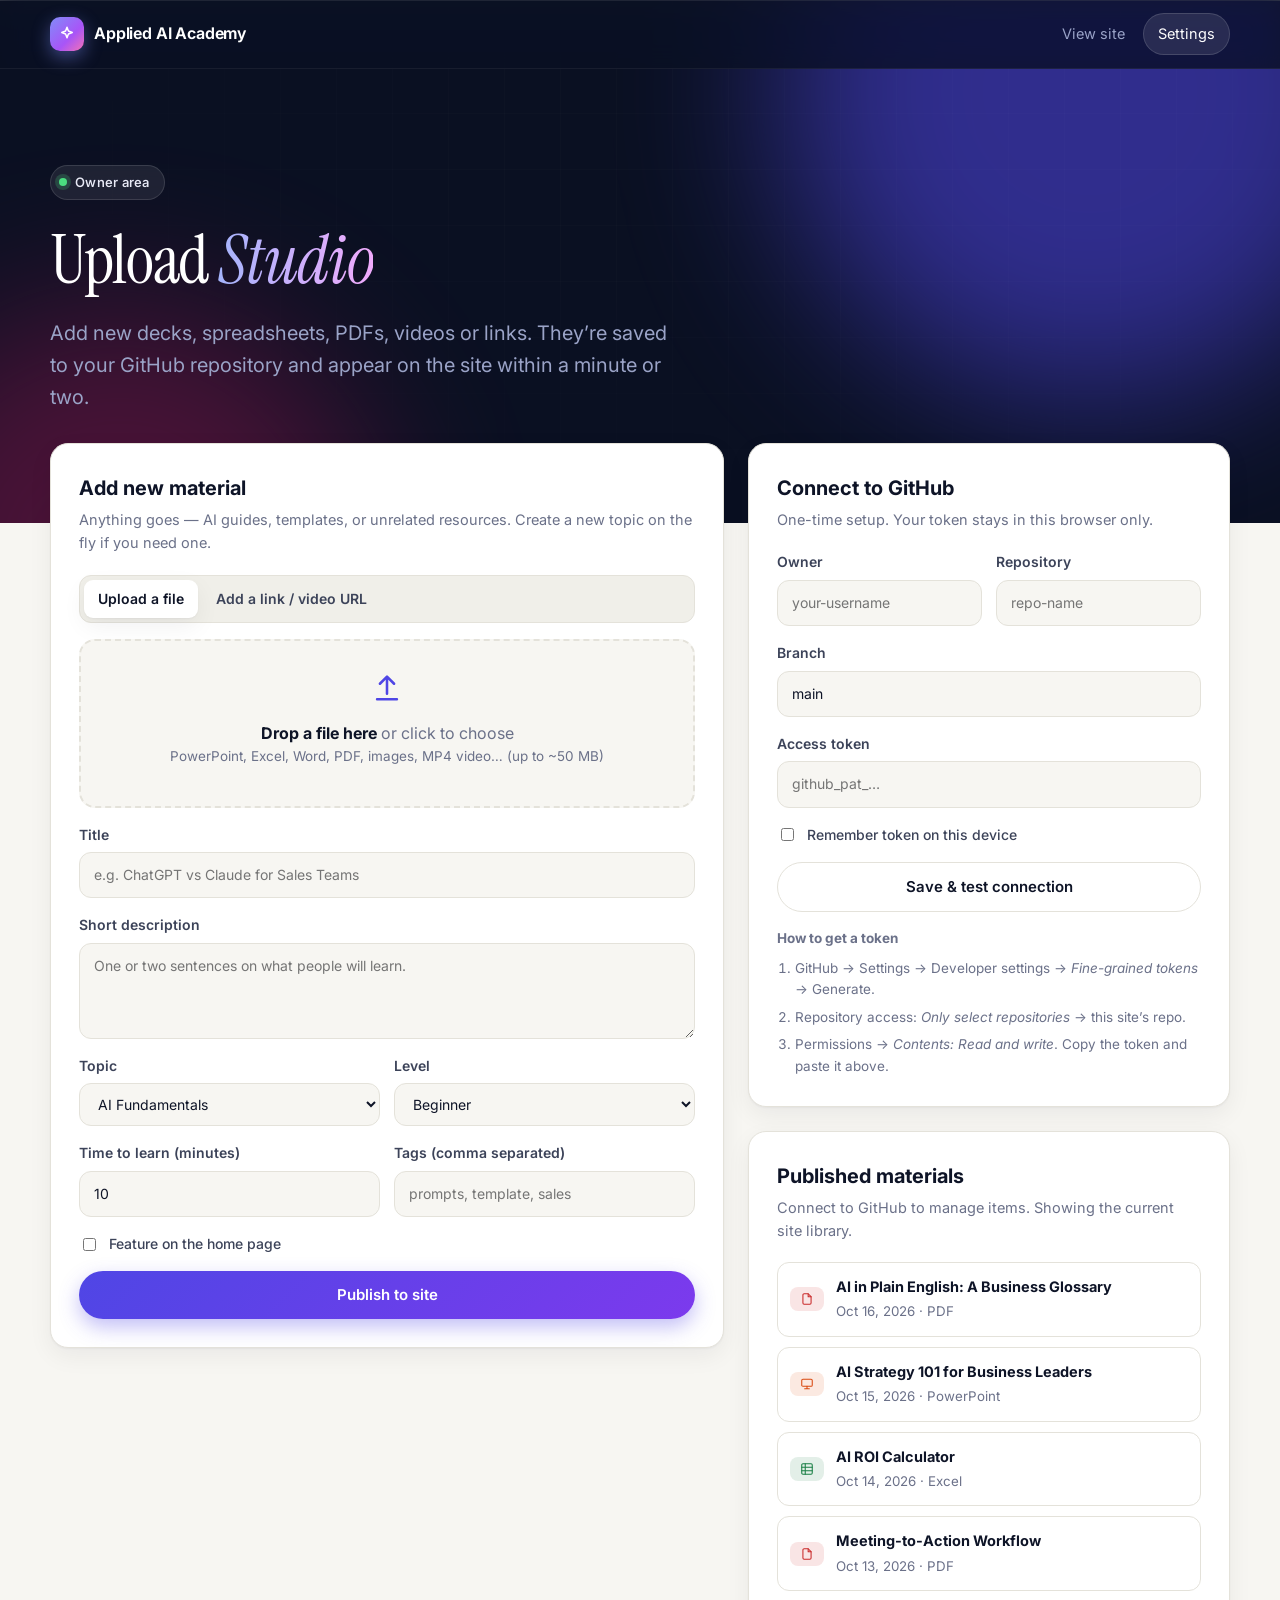
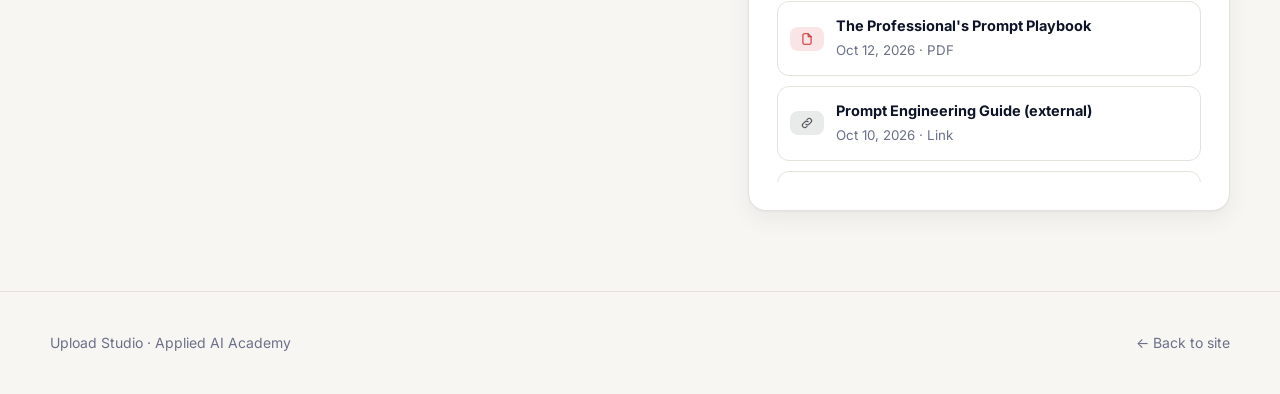
==== admin.html @ 8f9688a5 "Build AI learning hub website draft with Upload Studio - Public site: hero, featured materials, topi" ====
<!doctype html>
<html lang="en">
<head>
  <meta charset="utf-8">
  <meta name="viewport" content="width=device-width, initial-scale=1">
  <title>Upload Studio</title>
  <meta name="robots" content="noindex">
  <link rel="preconnect" href="https://fonts.googleapis.com">
  <link rel="preconnect" href="https://fonts.gstatic.com" crossorigin>
  <link href="https://fonts.googleapis.com/css2?family=Instrument+Serif:ital@0;1&family=Inter:wght@400;500;600;700&display=swap" rel="stylesheet">
  <link rel="stylesheet" href="assets/css/style.css">
</head>
<body>
  <nav class="nav">
    <div class="container nav-inner">
      <a class="logo" href="index.html">
        <span class="logo-mark"><svg viewBox="0 0 24 24" fill="none" stroke="currentColor" stroke-width="2" stroke-linecap="round" stroke-linejoin="round"><path d="M12 3l1.9 5.1L19 10l-5.1 1.9L12 17l-1.9-5.1L5 10l5.1-1.9z"/></svg></span>
        <span data-site-name>Applied AI Academy</span>
      </a>
      <button class="menu-btn" aria-label="Open menu"></button>
      <div class="nav-links">
        <a href="index.html">View site</a>
        <a class="btn-pill" href="#connect">Settings</a>
      </div>
    </div>
  </nav>

  <header class="hero" style="padding-bottom:110px">
    <div class="hero-grid"></div>
    <div class="container">
      <span class="eyebrow"><span class="dot"></span>Owner area</span>
      <h1 style="font-size:clamp(40px,6vw,68px)">Upload <em>Studio</em></h1>
      <p class="lead" style="margin-bottom:0">Add new decks, spreadsheets, PDFs, videos or links. They’re saved to your GitHub repository and appear on the site within a minute or two.</p>
    </div>
  </header>

  <main class="admin-wrap" style="margin-top:-80px; padding-top:0; position:relative; z-index:2">
    <div class="container admin-grid">
      <div class="panel">
        <h2>Add new material</h2>
        <p>Anything goes — AI guides, templates, or unrelated resources. Create a new topic on the fly if you need one.</p>
        <form class="form" id="upload-form">
          <div class="seg" role="tablist">
            <button type="button" class="on" data-mode="file">Upload a file</button>
            <button type="button" data-mode="link">Add a link / video URL</button>
          </div>

          <div id="file-block">
            <input type="file" id="file" hidden>
            <div class="drop" id="drop" tabindex="0">
              <span data-icon="upload"></span>
              <div><strong>Drop a file here</strong> or click to choose</div>
              <div class="help">PowerPoint, Excel, Word, PDF, images, MP4 video… (up to ~50 MB)</div>
              <div id="file-name" style="margin-top:8px; font-weight:600"></div>
            </div>
          </div>
          <label id="link-block" hidden>Link URL
            <input id="url" type="url" placeholder="https://… (YouTube, Google Drive, article, etc.)">
          </label>

          <label>Title <input id="title" required placeholder="e.g. ChatGPT vs Claude for Sales Teams"></label>
          <label>Short description <textarea id="description" placeholder="One or two sentences on what people will learn."></textarea></label>
          <div class="row">
            <label>Topic
              <select id="category"></select>
            </label>
            <label id="new-cat-wrap" hidden>New topic name <input id="new-cat" placeholder="e.g. HR & Hiring"></label>
            <label>Level
              <select id="level"><option>Beginner</option><option>Intermediate</option><option>Advanced</option><option>All levels</option></select>
            </label>
          </div>
          <div class="row">
            <label>Time to learn (minutes) <input id="minutes" type="number" min="1" value="10"></label>
            <label>Tags (comma separated) <input id="tags" placeholder="prompts, template, sales"></label>
          </div>
          <label style="display:flex; align-items:center; gap:10px; font-weight:500"><input id="featured" type="checkbox" style="width:auto"> Feature on the home page</label>
          <div class="status" id="status"></div>
          <button class="btn btn-primary" type="submit" id="submit-btn">Publish to site</button>
        </form>
      </div>

      <div style="display:grid; gap:24px">
        <div class="panel" id="connect">
          <h2>Connect to GitHub</h2>
          <p>One-time setup. Your token stays in this browser only.</p>
          <form class="form" id="settings-form">
            <div class="row">
              <label>Owner <input id="owner" required placeholder="your-username"></label>
              <label>Repository <input id="repo" required placeholder="repo-name"></label>
            </div>
            <label>Branch <input id="branch" required value="main"></label>
            <label>Access token <input id="token" type="password" required placeholder="github_pat_…" autocomplete="off"></label>
            <label style="display:flex; align-items:center; gap:10px; font-weight:500"><input id="remember" type="checkbox" style="width:auto"> Remember token on this device</label>
            <div class="status" id="conn-status"></div>
            <button class="btn btn-ghost" type="submit">Save &amp; test connection</button>
          </form>
          <div class="help" style="margin-top:16px">
            <strong>How to get a token</strong>
            <ol>
              <li>GitHub → Settings → Developer settings → <em>Fine-grained tokens</em> → Generate.</li>
              <li>Repository access: <em>Only select repositories</em> → this site’s repo.</li>
              <li>Permissions → <em>Contents: Read and write</em>. Copy the token and paste it above.</li>
            </ol>
          </div>
        </div>

        <div class="panel">
          <h2>Published materials</h2>
          <p id="manage-hint">Connect to GitHub to manage items.</p>
          <div class="manage-list" id="manage-list"></div>
        </div>
      </div>
    </div>
  </main>

  <footer>
    <div class="container">
      <span>Upload Studio · <span data-site-name>Applied AI Academy</span></span>
      <a href="index.html">← Back to site</a>
    </div>
  </footer>

  <script src="assets/js/common.js"></script>
  <script src="assets/js/admin.js"></script>
</body>
</html>
---- assets/css/style.css ----
/* Applied AI Academy — design tokens & styles */
:root {
  --bg: #f7f6f2;
  --surface: #ffffff;
  --surface-2: #f0efe9;
  --ink: #0e1427;
  --ink-2: #3c4359;
  --muted: #6b7189;
  --line: #e4e2da;
  --brand: #4f46e5;
  --brand-2: #7c3aed;
  --brand-soft: #eceafe;
  --navy: #0a1022;
  --navy-2: #121a36;
  --on-navy: #e8eaf6;
  --on-navy-muted: #9aa3c7;
  --radius: 18px;
  --radius-sm: 10px;
  --shadow: 0 1px 2px rgba(14, 20, 39, .04), 0 8px 24px rgba(14, 20, 39, .06);
  --shadow-lg: 0 24px 60px rgba(14, 20, 39, .16);
  --serif: "Instrument Serif", Georgia, "Times New Roman", serif;
  --sans: "Inter", system-ui, -apple-system, "Segoe UI", Roboto, sans-serif;

  --t-pptx: #d9480f; --t-xlsx: #1a7f45; --t-pdf: #c92a2a; --t-docx: #1c5fd4;
  --t-video: #9c36b5; --t-image: #0b7285; --t-link: #495057; --t-other: #5c5f66;
}
@media (prefers-color-scheme: dark) {
  :root:not([data-theme="light"]) {
    --bg: #0b0f1d; --surface: #121829; --surface-2: #182036; --ink: #eef0f8; --ink-2: #c3c8db;
    --muted: #8b92ad; --line: #232b45; --brand-soft: #1d1f45; --shadow: 0 1px 2px rgba(0,0,0,.3), 0 8px 24px rgba(0,0,0,.25);
  }
}
:root[data-theme="dark"] {
  --bg: #0b0f1d; --surface: #121829; --surface-2: #182036; --ink: #eef0f8; --ink-2: #c3c8db;
  --muted: #8b92ad; --line: #232b45; --brand-soft: #1d1f45; --shadow: 0 1px 2px rgba(0,0,0,.3), 0 8px 24px rgba(0,0,0,.25);
}

* { box-sizing: border-box; }
html { scroll-behavior: smooth; }
body {
  margin: 0; background: var(--bg); color: var(--ink); font-family: var(--sans);
  font-size: 16px; line-height: 1.6; -webkit-font-smoothing: antialiased;
}
img { max-width: 100%; display: block; }
a { color: inherit; }
button { font: inherit; cursor: pointer; }
.container { width: min(1180px, 100% - 32px); margin-inline: auto; }
[hidden] { display: none !important; }
.sr-only { position: absolute; width: 1px; height: 1px; overflow: hidden; clip: rect(0 0 0 0); }

/* ---------- Nav ---------- */
.nav {
  position: sticky; top: 0; z-index: 40; backdrop-filter: saturate(160%) blur(14px);
  background: color-mix(in srgb, var(--navy) 82%, transparent); border-bottom: 1px solid rgba(255,255,255,.06);
}
.nav-inner { display: flex; align-items: center; justify-content: space-between; height: 68px; gap: 16px; }
.logo { display: flex; align-items: center; gap: 10px; text-decoration: none; color: #fff; font-weight: 650; letter-spacing: -.01em; }
.logo-mark {
  width: 34px; height: 34px; border-radius: 10px; display: grid; place-items: center;
  background: linear-gradient(135deg, #818cf8, #a855f7 60%, #f472b6); box-shadow: 0 6px 18px rgba(129,140,248,.45);
}
.logo-mark svg { width: 18px; height: 18px; color: #fff; }
.nav-links { display: flex; align-items: center; gap: 4px; }
.nav-links a {
  color: var(--on-navy-muted); text-decoration: none; font-size: 14.5px; padding: 8px 14px; border-radius: 999px; transition: .2s;
}
.nav-links a:hover { color: #fff; background: rgba(255,255,255,.07); }
.nav-links .btn-pill { color: #fff; background: rgba(255,255,255,.1); border: 1px solid rgba(255,255,255,.14); }
.menu-btn { display: none; background: none; border: 0; color: #fff; padding: 8px; }
@media (max-width: 760px) {
  .menu-btn { display: block; }
  .nav-links {
    position: absolute; top: 68px; left: 0; right: 0; flex-direction: column; align-items: stretch;
    background: var(--navy); padding: 12px 16px 20px; display: none; border-bottom: 1px solid rgba(255,255,255,.08);
  }
  .nav-links.open { display: flex; }
}

/* ---------- Hero ---------- */
.hero {
  position: relative; overflow: hidden; color: var(--on-navy); background: var(--navy);
  padding: 96px 0 120px; margin-top: -68px; padding-top: 164px;
}
.hero::before, .hero::after {
  content: ""; position: absolute; border-radius: 50%; filter: blur(80px); opacity: .55; pointer-events: none;
}
.hero::before { width: 620px; height: 620px; background: #4f46e5; top: -220px; right: -120px; }
.hero::after { width: 520px; height: 520px; background: #be185d; bottom: -300px; left: -140px; opacity: .35; }
.hero-grid {
  position: absolute; inset: 0; pointer-events: none; opacity: .18;
  background-image: linear-gradient(rgba(255,255,255,.07) 1px, transparent 1px), linear-gradient(90deg, rgba(255,255,255,.07) 1px, transparent 1px);
  background-size: 56px 56px; mask-image: radial-gradient(ellipse at 60% 30%, #000 30%, transparent 75%);
}
.hero .container { position: relative; z-index: 1; }
.eyebrow {
  display: inline-flex; align-items: center; gap: 8px; font-size: 13px; font-weight: 550; letter-spacing: .02em;
  padding: 6px 14px 6px 8px; border-radius: 999px; background: rgba(255,255,255,.08); border: 1px solid rgba(255,255,255,.12);
}
.eyebrow .dot { width: 8px; height: 8px; border-radius: 50%; background: #4ade80; box-shadow: 0 0 0 4px rgba(74,222,128,.2); }
.hero h1 {
  font-family: var(--serif); font-weight: 400; font-size: clamp(44px, 7vw, 86px); line-height: 1.02;
  letter-spacing: -.02em; margin: 26px 0 22px; max-width: 900px; color: #fff;
}
.hero h1 em { font-style: italic; background: linear-gradient(90deg, #a5b4fc, #f0abfc); -webkit-background-clip: text; background-clip: text; color: transparent; }
.hero p.lead { font-size: clamp(17px, 2vw, 20px); color: var(--on-navy-muted); max-width: 620px; margin: 0 0 36px; }
.search {
  display: flex; align-items: center; gap: 10px; max-width: 620px; padding: 8px 8px 8px 20px; border-radius: 999px;
  background: rgba(255,255,255,.96); box-shadow: var(--shadow-lg);
}
.search svg { width: 20px; height: 20px; color: #6b7189; flex: none; }
.search input { flex: 1; border: 0; outline: 0; font: inherit; font-size: 16px; background: transparent; color: #0e1427; min-width: 0; }
.btn {
  display: inline-flex; align-items: center; justify-content: center; gap: 8px; border: 0; border-radius: 999px;
  padding: 12px 22px; font-weight: 600; font-size: 15px; text-decoration: none; transition: transform .15s, box-shadow .2s, background .2s;
}
.btn-primary { background: linear-gradient(135deg, var(--brand), var(--brand-2)); color: #fff; box-shadow: 0 8px 20px rgba(79,70,229,.35); }
.btn-primary:hover { transform: translateY(-1px); box-shadow: 0 12px 28px rgba(79,70,229,.45); }
.btn-ghost { background: var(--surface); color: var(--ink); border: 1px solid var(--line); }
.btn-ghost:hover { border-color: var(--ink-2); }
.btn-sm { padding: 8px 14px; font-size: 14px; }
.btn svg { width: 18px; height: 18px; flex: none; }
.hero-stats { display: flex; flex-wrap: wrap; gap: 40px; margin-top: 56px; }
.hero-stats div strong { display: block; font-family: var(--serif); font-size: 40px; font-weight: 400; color: #fff; line-height: 1; }
.hero-stats div span { font-size: 14px; color: var(--on-navy-muted); }

/* ---------- Sections ---------- */
section { padding: 96px 0; }
.section-head { display: flex; align-items: end; justify-content: space-between; gap: 24px; margin-bottom: 40px; flex-wrap: wrap; }
.kicker { font-size: 13px; font-weight: 650; letter-spacing: .12em; text-transform: uppercase; color: var(--brand); }
:root[data-theme="dark"] .kicker { color: #a5b4fc; }
@media (prefers-color-scheme: dark) { :root:not([data-theme="light"]) .kicker { color: #a5b4fc; } }
h2.title { font-family: var(--serif); font-weight: 400; font-size: clamp(34px, 4.5vw, 52px); line-height: 1.08; letter-spacing: -.015em; margin: 8px 0 0; }
.section-head p { color: var(--muted); max-width: 460px; margin: 0; }

/* Featured */
.featured { margin-top: -64px; padding-top: 0; position: relative; z-index: 2; }
.featured-grid { display: grid; grid-template-columns: repeat(3, 1fr); gap: 20px; }
@media (max-width: 900px) { .featured-grid { grid-template-columns: 1fr; } }

/* Cards */
.card {
  position: relative; display: flex; flex-direction: column; gap: 14px; text-align: left; width: 100%;
  background: var(--surface); border: 1px solid var(--line); border-radius: var(--radius); padding: 24px;
  box-shadow: var(--shadow); transition: transform .2s, box-shadow .2s, border-color .2s; color: inherit;
}
.card:hover { transform: translateY(-3px); box-shadow: var(--shadow-lg); border-color: color-mix(in srgb, var(--brand) 35%, var(--line)); }
.card:focus-visible { outline: 3px solid var(--brand); outline-offset: 2px; }
.card-top { display: flex; align-items: center; justify-content: space-between; gap: 10px; }
.type-badge {
  display: inline-flex; align-items: center; gap: 7px; font-size: 12px; font-weight: 700; letter-spacing: .04em;
  text-transform: uppercase; padding: 5px 10px; border-radius: 8px; color: var(--tc); background: color-mix(in srgb, var(--tc) 12%, transparent);
}
.type-badge svg { width: 14px; height: 14px; }
.card h3 { margin: 0; font-size: 19px; line-height: 1.3; letter-spacing: -.01em; font-weight: 650; }
.card p { margin: 0; color: var(--muted); font-size: 14.5px; display: -webkit-box; -webkit-line-clamp: 3; -webkit-box-orient: vertical; overflow: hidden; }
.card-meta { margin-top: auto; display: flex; flex-wrap: wrap; gap: 6px 14px; font-size: 13px; color: var(--muted); padding-top: 14px; border-top: 1px dashed var(--line); }
.card-meta span { display: inline-flex; align-items: center; gap: 5px; }
.card-meta svg { width: 14px; height: 14px; }
.new-pill { font-size: 11px; font-weight: 700; color: #fff; background: #16a34a; padding: 3px 8px; border-radius: 999px; }
.card.featured-card { padding: 28px; }
.card.featured-card .thumb {
  height: 120px; border-radius: 12px; margin: -6px -6px 6px; display: grid; place-items: center;
  background: radial-gradient(circle at 30% 20%, color-mix(in srgb, var(--tc) 30%, transparent), transparent 60%), linear-gradient(135deg, var(--navy-2), var(--navy));
  color: #fff; overflow: hidden; position: relative;
}
.thumb svg { width: 46px; height: 46px; opacity: .95; }
.thumb .ext { position: absolute; right: 14px; bottom: 10px; font-family: var(--serif); font-size: 34px; opacity: .25; letter-spacing: .04em; }

/* Topics */
.topics-grid { display: grid; grid-template-columns: repeat(4, 1fr); gap: 16px; }
@media (max-width: 1000px) { .topics-grid { grid-template-columns: repeat(2, 1fr); } }
@media (max-width: 520px) { .topics-grid { grid-template-columns: 1fr; } }
.topic {
  text-align: left; background: var(--surface); border: 1px solid var(--line); border-radius: var(--radius);
  padding: 22px; display: flex; flex-direction: column; gap: 10px; transition: .2s; color: inherit;
}
.topic:hover { border-color: var(--brand); transform: translateY(-2px); }
.topic .ico { width: 44px; height: 44px; border-radius: 12px; display: grid; place-items: center; background: var(--brand-soft); color: var(--brand); }
:root[data-theme="dark"] .topic .ico { color: #a5b4fc; }
@media (prefers-color-scheme: dark) { :root:not([data-theme="light"]) .topic .ico { color: #a5b4fc; } }
.topic .ico svg { width: 22px; height: 22px; }
.topic strong { font-size: 16.5px; }
.topic span { font-size: 14px; color: var(--muted); }
.topic .count { margin-top: auto; font-size: 13px; color: var(--ink-2); font-weight: 600; }

/* Library */
.library { background: var(--surface-2); border-block: 1px solid var(--line); }
.toolbar { display: flex; flex-wrap: wrap; gap: 12px; align-items: center; margin-bottom: 18px; }
.toolbar .field {
  display: flex; align-items: center; gap: 8px; padding: 10px 14px; border-radius: 12px; background: var(--surface);
  border: 1px solid var(--line); flex: 1 1 260px;
}
.toolbar .field svg { width: 18px; height: 18px; color: var(--muted); }
.toolbar input, .toolbar select { border: 0; outline: 0; background: transparent; font: inherit; color: var(--ink); width: 100%; }
.toolbar select { padding: 10px 14px; border-radius: 12px; background: var(--surface); border: 1px solid var(--line); width: auto; }
.chips { display: flex; gap: 8px; flex-wrap: wrap; margin-bottom: 28px; }
.chip {
  border: 1px solid var(--line); background: var(--surface); color: var(--ink-2); border-radius: 999px; padding: 7px 14px; font-size: 14px; transition: .15s;
}
.chip:hover { border-color: var(--ink-2); }
.chip.active { background: var(--ink); color: var(--bg); border-color: var(--ink); }
.lib-grid { display: grid; grid-template-columns: repeat(auto-fill, minmax(280px, 1fr)); gap: 18px; }
.empty { text-align: center; padding: 60px 20px; color: var(--muted); border: 1px dashed var(--line); border-radius: var(--radius); background: var(--surface); }
.result-count { font-size: 14px; color: var(--muted); margin-left: auto; }

/* Paths */
.paths-grid { display: grid; grid-template-columns: repeat(3, 1fr); gap: 20px; }
@media (max-width: 900px) { .paths-grid { grid-template-columns: 1fr; } }
.path { border-radius: var(--radius); padding: 30px; color: var(--on-navy); background: var(--navy); position: relative; overflow: hidden; min-height: 260px; display: flex; flex-direction: column; }
.path::after { content: ""; position: absolute; width: 260px; height: 260px; border-radius: 50%; right: -90px; top: -90px; background: var(--glow); filter: blur(50px); opacity: .55; }
.path > * { position: relative; z-index: 1; }
.path .step { font-size: 13px; color: var(--on-navy-muted); font-weight: 600; letter-spacing: .08em; text-transform: uppercase; }
.path h3 { font-family: var(--serif); font-weight: 400; font-size: 30px; line-height: 1.1; margin: 12px 0 10px; color: #fff; }
.path p { color: var(--on-navy-muted); margin: 0 0 20px; font-size: 15px; }
.path ul { list-style: none; padding: 0; margin: auto 0 0; display: grid; gap: 8px; font-size: 14.5px; }
.path li { display: flex; gap: 10px; align-items: center; }
.path li::before { content: ""; width: 6px; height: 6px; border-radius: 50%; background: #a5b4fc; flex: none; }

/* How it works */
.steps { display: grid; grid-template-columns: repeat(3, 1fr); gap: 28px; counter-reset: s; }
@media (max-width: 800px) { .steps { grid-template-columns: 1fr; } }
.steps div { padding-top: 22px; border-top: 2px solid var(--ink); counter-increment: s; }
.steps div::before { content: "0" counter(s); font-family: var(--serif); font-size: 44px; line-height: 1; display: block; margin-bottom: 14px; color: var(--brand); }
.steps h3 { margin: 0 0 6px; font-size: 19px; }
.steps p { margin: 0; color: var(--muted); }

/* CTA */
.cta { padding: 0 0 96px; }
.cta-box {
  border-radius: 28px; padding: clamp(32px, 6vw, 64px); color: #fff; position: relative; overflow: hidden;
  background: linear-gradient(135deg, #312e81, #6d28d9 55%, #be185d);
  display: grid; grid-template-columns: 1.3fr 1fr; gap: 32px; align-items: center;
}
@media (max-width: 800px) { .cta-box { grid-template-columns: 1fr; } }
.cta-box h2 { font-family: var(--serif); font-weight: 400; font-size: clamp(32px, 4vw, 48px); line-height: 1.08; margin: 0 0 10px; }
.cta-box p { margin: 0; color: rgba(255,255,255,.8); }
.cta-form { display: flex; gap: 8px; background: rgba(255,255,255,.14); padding: 6px; border-radius: 999px; border: 1px solid rgba(255,255,255,.25); }
.cta-form input { flex: 1; min-width: 0; border: 0; outline: 0; background: transparent; color: #fff; padding: 0 14px; font: inherit; }
.cta-form input::placeholder { color: rgba(255,255,255,.7); }
.cta-form .btn { background: #fff; color: #312e81; }

/* Footer */
footer { border-top: 1px solid var(--line); padding: 40px 0; color: var(--muted); font-size: 14px; }
footer .container { display: flex; justify-content: space-between; gap: 16px; flex-wrap: wrap; align-items: center; }
footer a { text-decoration: none; }
footer a:hover { color: var(--ink); }

/* Viewer modal */
.modal { position: fixed; inset: 0; z-index: 100; display: none; }
.modal.open { display: block; }
.modal-backdrop { position: absolute; inset: 0; background: rgba(6, 9, 20, .7); backdrop-filter: blur(6px); animation: fade .2s; }
.modal-panel {
  position: absolute; inset: 4vh 4vw; background: var(--surface); border-radius: 22px; overflow: hidden;
  display: grid; grid-template-columns: 1fr 360px; box-shadow: var(--shadow-lg); animation: rise .25s ease-out;
}
@media (max-width: 900px) { .modal-panel { inset: 0; border-radius: 0; grid-template-columns: 1fr; grid-template-rows: 55vh auto; overflow-y: auto; } }
.viewer { background: #1b1f2e; position: relative; min-height: 300px; }
.viewer iframe, .viewer video, .viewer img { width: 100%; height: 100%; border: 0; object-fit: contain; background: #1b1f2e; }
.viewer .placeholder { position: absolute; inset: 0; display: grid; place-items: center; text-align: center; color: #c3c8db; padding: 24px; }
.viewer .placeholder svg { width: 56px; height: 56px; margin: 0 auto 12px; opacity: .8; }
.details { padding: 28px; overflow-y: auto; display: flex; flex-direction: column; gap: 16px; border-left: 1px solid var(--line); }
.details h3 { font-family: var(--serif); font-weight: 400; font-size: 32px; line-height: 1.1; margin: 0; }
.details p { margin: 0; color: var(--ink-2); }
.details dl { display: grid; grid-template-columns: auto 1fr; gap: 8px 16px; margin: 0; font-size: 14px; }
.details dt { color: var(--muted); }
.details dd { margin: 0; font-weight: 550; }
.tags { display: flex; flex-wrap: wrap; gap: 6px; }
.tag { font-size: 12.5px; padding: 4px 10px; border-radius: 999px; background: var(--surface-2); color: var(--ink-2); border: 1px solid var(--line); }
.details .actions { display: flex; gap: 10px; flex-wrap: wrap; margin-top: auto; }
.close-btn {
  position: absolute; top: 14px; right: 14px; z-index: 3; width: 40px; height: 40px; border-radius: 50%; border: 0;
  background: rgba(255,255,255,.92); color: #0e1427; display: grid; place-items: center; box-shadow: var(--shadow);
}
.note { font-size: 13px; color: var(--muted); }

@keyframes fade { from { opacity: 0; } }
@keyframes rise { from { opacity: 0; transform: translateY(16px) scale(.99); } }
.reveal { opacity: 0; transform: translateY(14px); transition: opacity .6s, transform .6s; }
.reveal.in { opacity: 1; transform: none; }
@media (prefers-reduced-motion: reduce) { * { animation: none !important; transition: none !important; } .reveal { opacity: 1; transform: none; } }

/* ---------- Admin ---------- */
.admin-wrap { padding: 120px 0 80px; margin-top: -68px; }
.admin-grid { display: grid; grid-template-columns: 1.4fr 1fr; gap: 24px; align-items: start; }
@media (max-width: 900px) { .admin-grid { grid-template-columns: 1fr; } }
.panel { background: var(--surface); border: 1px solid var(--line); border-radius: var(--radius); padding: 28px; box-shadow: var(--shadow); }
.panel h2 { margin: 0 0 4px; font-size: 20px; }
.panel > p { margin: 0 0 20px; color: var(--muted); font-size: 14.5px; }
.form { display: grid; gap: 16px; }
.form .row { display: grid; grid-template-columns: 1fr 1fr; gap: 14px; }
@media (max-width: 560px) { .form .row { grid-template-columns: 1fr; } }
.form label { display: grid; gap: 6px; font-size: 14px; font-weight: 600; color: var(--ink-2); }
.form input, .form select, .form textarea {
  font: inherit; font-weight: 400; padding: 11px 14px; border-radius: 12px; border: 1px solid var(--line); background: var(--bg); color: var(--ink); width: 100%;
}
.form textarea { min-height: 96px; resize: vertical; }
.form input:focus, .form select:focus, .form textarea:focus { outline: 2px solid var(--brand); outline-offset: 1px; border-color: transparent; }
.drop {
  border: 2px dashed var(--line); border-radius: 16px; padding: 30px; text-align: center; color: var(--muted); background: var(--bg); transition: .2s; cursor: pointer;
}
.drop.drag, .drop:hover { border-color: var(--brand); background: var(--brand-soft); color: var(--ink); }
.drop strong { color: var(--ink); }
.drop svg { width: 34px; height: 34px; margin: 0 auto 8px; color: var(--brand); }
.seg { display: inline-flex; background: var(--surface-2); border: 1px solid var(--line); border-radius: 12px; padding: 4px; gap: 4px; }
.seg button { border: 0; background: transparent; padding: 8px 14px; border-radius: 9px; color: var(--ink-2); font-size: 14px; font-weight: 600; }
.seg button.on { background: var(--surface); color: var(--ink); box-shadow: var(--shadow); }
.status { font-size: 14px; padding: 12px 14px; border-radius: 12px; display: none; }
.status.show { display: block; }
.status.ok { background: #e7f8ee; color: #136c39; }
.status.err { background: #fdecec; color: #a61e1e; }
.status.info { background: var(--brand-soft); color: var(--ink); }
.manage-list { display: grid; gap: 10px; max-height: 520px; overflow-y: auto; }
.manage-item { display: flex; align-items: center; gap: 12px; padding: 12px; border: 1px solid var(--line); border-radius: 12px; }
.manage-item .grow { flex: 1; min-width: 0; }
.manage-item strong { display: block; font-size: 14.5px; white-space: nowrap; overflow: hidden; text-overflow: ellipsis; }
.manage-item small { color: var(--muted); }
.icon-btn { border: 1px solid var(--line); background: var(--surface); border-radius: 10px; width: 36px; height: 36px; display: grid; place-items: center; color: var(--muted); }
.icon-btn:hover { color: #c92a2a; border-color: #c92a2a; }
.icon-btn svg { width: 16px; height: 16px; }
.help { font-size: 13.5px; color: var(--muted); }
.help code { background: var(--surface-2); padding: 1px 6px; border-radius: 6px; font-size: 12.5px; }
.help ol { padding-left: 18px; margin: 8px 0 0; display: grid; gap: 6px; }
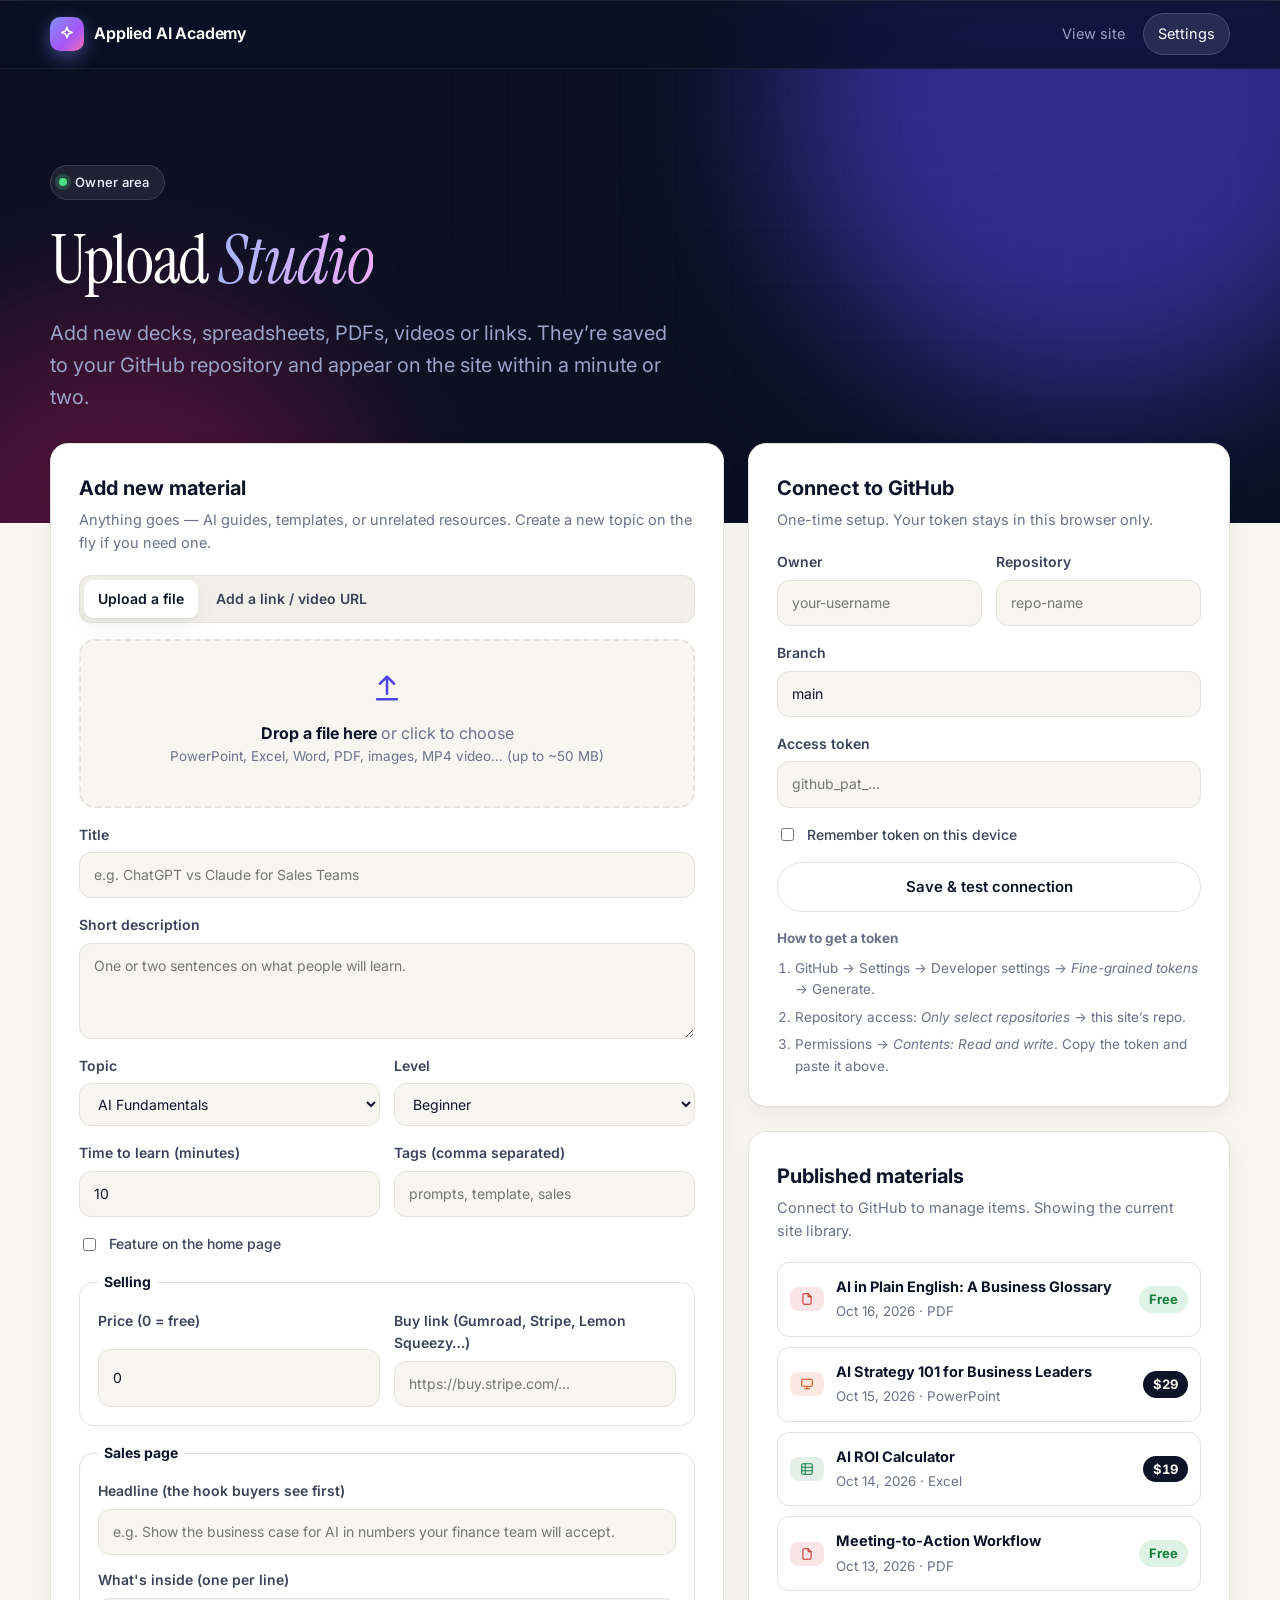
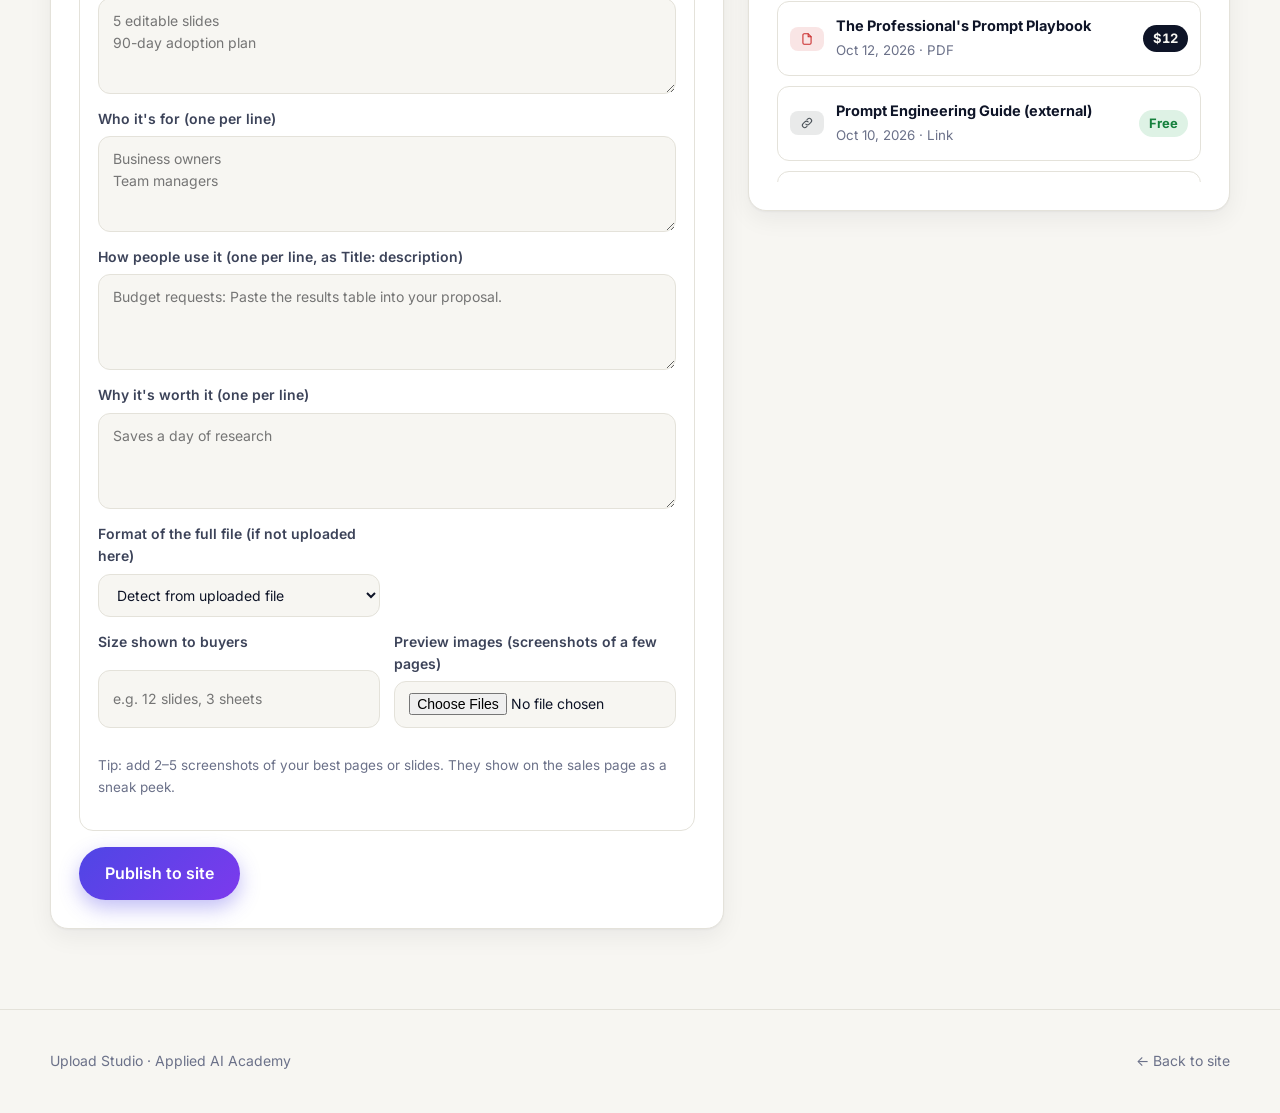
==== commit 8998c6f8: "Add a sales page for every material - item.html#<id>: watermarked preview gallery with lightbox, pri" ====
--- a/admin.html
+++ b/admin.html
@@ -37,7 +37,7 @@
   <main class="admin-wrap" style="margin-top:-80px; padding-top:0; position:relative; z-index:2">
     <div class="container admin-grid">
       <div class="panel">
-        <h2>Add new material</h2>
+        <h2 id="form-title">Add new material</h2>
         <p>Anything goes — AI guides, templates, or unrelated resources. Create a new topic on the fly if you need one.</p>
         <form class="form" id="upload-form">
           <div class="seg" role="tablist">
@@ -74,8 +74,45 @@
             <label>Tags (comma separated) <input id="tags" placeholder="prompts, template, sales"></label>
           </div>
           <label style="display:flex; align-items:center; gap:10px; font-weight:500"><input id="featured" type="checkbox" style="width:auto"> Feature on the home page</label>
+
+          <fieldset class="fs">
+            <legend>Selling</legend>
+            <div class="row">
+              <label>Price (0 = free) <input id="price" type="number" min="0" step="0.01" value="0"></label>
+              <label>Buy link (Gumroad, Stripe, Lemon Squeezy…) <input id="buyUrl" type="url" placeholder="https://buy.stripe.com/…"></label>
+            </div>
+            <p class="help" id="paid-note" hidden>For paid items, <strong>don't upload the full file here</strong>: anything in a public repository can be downloaded by anyone. Upload the full file to your payment provider, paste its Buy link above, and upload only preview images below. Without a Buy link, the Buy button opens an email to you.</p>
+          </fieldset>
+
+          <fieldset class="fs">
+            <legend>Sales page</legend>
+            <label>Headline (the hook buyers see first) <input id="headline" placeholder="e.g. Show the business case for AI in numbers your finance team will accept."></label>
+            <label>What's inside (one per line) <textarea id="inside" placeholder="5 editable slides&#10;90-day adoption plan"></textarea></label>
+            <label>Who it's for (one per line) <textarea id="audience" placeholder="Business owners&#10;Team managers"></textarea></label>
+            <label>How people use it (one per line, as Title: description) <textarea id="useCases" placeholder="Budget requests: Paste the results table into your proposal."></textarea></label>
+            <label>Why it's worth it (one per line) <textarea id="benefits" placeholder="Saves a day of research"></textarea></label>
+            <div class="row">
+              <label>Format of the full file (if not uploaded here)
+                <select id="format">
+                  <option value="">Detect from uploaded file</option>
+                  <option value="pptx">PowerPoint</option><option value="xlsx">Excel</option><option value="docx">Word</option>
+                  <option value="pdf">PDF</option><option value="video">Video</option><option value="other">Other</option>
+                </select>
+              </label>
+            </div>
+            <div class="row">
+              <label>Size shown to buyers <input id="length" placeholder="e.g. 12 slides, 3 sheets"></label>
+              <label>Preview images (screenshots of a few pages)
+                <input id="previews" type="file" accept="image/png,image/jpeg,image/webp" multiple>
+              </label>
+            </div>
+            <p class="help" id="preview-note">Tip: add 2–5 screenshots of your best pages or slides. They show on the sales page as a sneak peek.</p>
+          </fieldset>
           <div class="status" id="status"></div>
-          <button class="btn btn-primary" type="submit" id="submit-btn">Publish to site</button>
+          <div class="buy-actions">
+            <button class="btn btn-primary" type="submit" id="submit-btn">Publish to site</button>
+            <button class="btn btn-ghost" type="button" id="cancel-edit" hidden>Cancel editing</button>
+          </div>
         </form>
       </div>
 
--- a/assets/css/style.css
+++ b/assets/css/style.css
@@ -275,9 +275,8 @@
 
 @keyframes fade { from { opacity: 0; } }
 @keyframes rise { from { opacity: 0; transform: translateY(16px) scale(.99); } }
-.reveal { opacity: 0; transform: translateY(14px); transition: opacity .6s, transform .6s; }
-.reveal.in { opacity: 1; transform: none; }
-@media (prefers-reduced-motion: reduce) { * { animation: none !important; transition: none !important; } .reveal { opacity: 1; transform: none; } }
+.reveal.in { animation: rise .6s ease-out both; }
+@media (prefers-reduced-motion: reduce) { * { animation: none !important; transition: none !important; } }
 
 /* ---------- Admin ---------- */
 .admin-wrap { padding: 120px 0 80px; margin-top: -68px; }
@@ -320,3 +319,122 @@
 .help { font-size: 13.5px; color: var(--muted); }
 .help code { background: var(--surface-2); padding: 1px 6px; border-radius: 6px; font-size: 12.5px; }
 .help ol { padding-left: 18px; margin: 8px 0 0; display: grid; gap: 6px; }
+
+/* ---------- Selling: cards ---------- */
+a.card { text-decoration: none; }
+.card .thumb { height: 150px; border-radius: 12px; margin: -6px -6px 6px; display: grid; place-items: center; overflow: hidden; position: relative;
+  background: radial-gradient(circle at 30% 20%, color-mix(in srgb, var(--tc) 30%, transparent), transparent 60%), linear-gradient(135deg, var(--navy-2), var(--navy)); color: #fff; }
+.card .thumb.has-img { background: var(--surface-2); border: 1px solid var(--line); }
+.card .thumb img { width: 100%; height: 100%; object-fit: cover; object-position: top center; transition: transform .4s; }
+.card:hover .thumb img { transform: scale(1.04); }
+.card.featured-card .thumb { height: 170px; }
+.card-flags { display: inline-flex; gap: 6px; align-items: center; }
+.price-chip { font-size: 13px; font-weight: 700; padding: 3px 10px; border-radius: 999px; background: var(--ink); color: var(--bg); font-variant-numeric: tabular-nums; }
+.price-chip.free { background: color-mix(in srgb, #16a34a 14%, transparent); color: #15803d; }
+.card-cta { margin-left: auto; font-weight: 600; color: var(--brand); }
+:root[data-theme="dark"] .card-cta, :root[data-theme="dark"] .price-chip.free { color: #86efac; }
+@media (prefers-color-scheme: dark) { :root:not([data-theme="light"]) .card-cta { color: #a5b4fc; } :root:not([data-theme="light"]) .price-chip.free { color: #86efac; } }
+
+/* ---------- Selling: product page ---------- */
+.p-hero { position: relative; overflow: hidden; background: var(--navy); color: var(--on-navy); margin-top: -68px; padding: 120px 0 72px; }
+.p-hero::before { content: ""; position: absolute; width: 640px; height: 640px; border-radius: 50%; background: #4f46e5; filter: blur(90px); opacity: .45; top: -260px; right: -160px; }
+.p-hero::after { content: ""; position: absolute; width: 480px; height: 480px; border-radius: 50%; background: #be185d; filter: blur(90px); opacity: .28; bottom: -280px; left: -160px; }
+.p-hero-inner { position: relative; z-index: 1; display: grid; grid-template-columns: 1fr 1.1fr; gap: 56px; align-items: center; }
+@media (max-width: 960px) { .p-hero-inner { grid-template-columns: 1fr; gap: 36px; } }
+.p-info { min-width: 0; display: flex; flex-direction: column; gap: 16px; }
+.crumb { color: var(--on-navy-muted); text-decoration: none; font-size: 14px; }
+.crumb:hover { color: #fff; }
+.p-badges { display: flex; gap: 8px; flex-wrap: wrap; align-items: center; }
+.p-badges .type-badge { background: rgba(255,255,255,.1); color: #fff; }
+.tag.on-dark { background: rgba(250, 204, 21, .16); color: #fde68a; border-color: rgba(250, 204, 21, .3); }
+.p-info h1 { font-family: var(--serif); font-weight: 400; font-size: clamp(40px, 5.4vw, 64px); line-height: 1.02; letter-spacing: -.02em; margin: 0; color: #fff; text-wrap: balance; }
+.p-headline { font-size: clamp(17px, 1.8vw, 20px); color: var(--on-navy-muted); margin: 0; max-width: 34em; text-wrap: pretty; }
+.p-meta { display: flex; flex-wrap: wrap; gap: 8px 18px; font-size: 14px; color: var(--on-navy-muted); }
+.p-meta span { display: inline-flex; align-items: center; gap: 6px; }
+.p-meta svg { width: 16px; height: 16px; }
+.buy-box { margin-top: 8px; padding: 22px; border-radius: 18px; background: rgba(255,255,255,.06); border: 1px solid rgba(255,255,255,.12); display: grid; gap: 16px; backdrop-filter: blur(8px); }
+.price-row { display: flex; align-items: baseline; gap: 12px; flex-wrap: wrap; }
+.price { font-family: var(--serif); font-size: 48px; line-height: 1; color: #fff; font-variant-numeric: tabular-nums; }
+.price-note { font-size: 14px; color: var(--on-navy-muted); }
+.buy-actions { display: flex; gap: 10px; flex-wrap: wrap; }
+.buy-actions .btn { padding: 14px 26px; font-size: 16px; }
+.btn-glass { background: rgba(255,255,255,.1); color: #fff; border: 1px solid rgba(255,255,255,.2); }
+.btn-glass:hover { background: rgba(255,255,255,.16); }
+.btn-light { background: #fff; color: #312e81; }
+.trust { list-style: none; margin: 0; padding: 0; display: flex; flex-wrap: wrap; gap: 8px 18px; font-size: 13.5px; color: var(--on-navy-muted); }
+.trust li { display: inline-flex; align-items: center; gap: 6px; }
+.trust svg { width: 16px; height: 16px; color: #86efac; }
+
+.gallery { min-width: 0; display: grid; gap: 12px; }
+.g-main { position: relative; display: block; width: 100%; padding: 0; border: 0; border-radius: 16px; overflow: hidden; background: #fff; aspect-ratio: 16 / 10; max-width: 100%;
+  box-shadow: 0 30px 80px rgba(0,0,0,.45), 0 0 0 1px rgba(255,255,255,.08); cursor: zoom-in; }
+.g-main img { width: 100%; height: 100%; object-fit: contain; background: #fff; }
+.g-zoom { position: absolute; left: 12px; bottom: 12px; display: inline-flex; align-items: center; gap: 6px; font-size: 13px; font-weight: 600; padding: 6px 12px; border-radius: 999px; background: rgba(10,16,34,.8); color: #fff; opacity: 0; transition: .2s; }
+.g-zoom svg { width: 15px; height: 15px; }
+.g-main:hover .g-zoom, .g-main:focus-visible .g-zoom { opacity: 1; }
+.empty-shot { display: grid; place-items: center; align-content: center; gap: 10px; cursor: default; color: #fff; font-weight: 600;
+  background: radial-gradient(circle at 30% 20%, color-mix(in srgb, var(--tc) 45%, transparent), transparent 60%), var(--navy-2); }
+.empty-shot svg { width: 64px; height: 64px; }
+.g-bar { display: flex; align-items: center; justify-content: space-between; gap: 12px; font-size: 13.5px; color: var(--on-navy-muted); }
+.g-arrows { display: inline-flex; gap: 6px; }
+.g-bar .icon-btn { background: rgba(255,255,255,.08); border-color: rgba(255,255,255,.16); color: #fff; }
+.g-bar .icon-btn:hover { color: #fff; border-color: #fff; }
+.g-thumbs { display: flex; gap: 10px; overflow-x: auto; padding-bottom: 4px; }
+.g-thumb { flex: none; width: 96px; aspect-ratio: 16 / 10; padding: 0; border-radius: 8px; overflow: hidden; border: 2px solid transparent; background: #fff; opacity: .6; transition: .2s; }
+.g-thumb img { width: 100%; height: 100%; object-fit: cover; object-position: top; }
+.g-thumb.on, .g-thumb:hover { opacity: 1; border-color: #a5b4fc; }
+
+.p-section { padding: 80px 0; }
+.p-section.alt { background: var(--surface-2); border-block: 1px solid var(--line); }
+.container.narrow { width: min(820px, 100% - 32px); }
+h2.title.sm { font-size: clamp(30px, 3.4vw, 40px); margin-bottom: 24px; }
+.p-two { display: grid; grid-template-columns: 1.2fr 1fr; gap: 56px; }
+@media (max-width: 860px) { .p-two { grid-template-columns: 1fr; gap: 40px; } }
+.p-two > div { min-width: 0; }
+.checklist { list-style: none; padding: 0; margin: 0; display: grid; gap: 12px; }
+.checklist li { display: flex; gap: 12px; align-items: flex-start; padding: 14px 16px; background: var(--surface); border: 1px solid var(--line); border-radius: 12px; }
+.checklist svg { width: 20px; height: 20px; flex: none; color: #16a34a; margin-top: 2px; }
+.audience { display: grid; gap: 10px; }
+.aud { display: flex; gap: 12px; align-items: center; font-weight: 550; }
+.aud svg { width: 34px; height: 34px; padding: 8px; border-radius: 10px; background: var(--brand-soft); color: var(--brand); flex: none; }
+.p-desc { color: var(--muted); margin: 22px 0 0; }
+.uses { display: grid; grid-template-columns: repeat(auto-fit, minmax(240px, 1fr)); gap: 16px; }
+.use { background: var(--surface); border: 1px solid var(--line); border-radius: var(--radius); padding: 24px; }
+.use h3 { margin: 0 0 8px; font-size: 17.5px; }
+.use p { margin: 0; color: var(--muted); font-size: 15px; }
+.benefit-band { border-radius: 24px; padding: clamp(28px, 5vw, 52px); color: #fff; background: linear-gradient(135deg, #312e81, #6d28d9 55%, #be185d);
+  display: grid; grid-template-columns: 1fr 1.4fr auto; gap: 32px; align-items: center; }
+@media (max-width: 900px) { .benefit-band { grid-template-columns: 1fr; } }
+.benefit-band .kicker { color: #c7d2fe !important; }
+.benefit-band h2 { margin: 0 !important; color: #fff; }
+.benefit-band ul { list-style: none; margin: 0; padding: 0; display: grid; gap: 12px; font-size: 16.5px; }
+.benefit-band li { display: flex; gap: 10px; align-items: flex-start; }
+.benefit-band li svg { width: 20px; height: 20px; flex: none; margin-top: 3px; color: #86efac; }
+.faq { display: grid; gap: 10px; }
+.faq details { background: var(--surface); border: 1px solid var(--line); border-radius: 14px; padding: 4px 20px; }
+.faq summary { cursor: pointer; font-weight: 600; padding: 14px 0; list-style: none; display: flex; justify-content: space-between; gap: 12px; }
+.faq summary::after { content: "+"; font-size: 20px; line-height: 1; color: var(--muted); }
+.faq details[open] summary::after { content: "–"; }
+.faq details p { margin: 0 0 16px; color: var(--muted); }
+
+.buy-bar { position: fixed; left: 0; right: 0; bottom: 0; z-index: 50; display: none; align-items: center; justify-content: space-between; gap: 12px;
+  padding: 12px max(16px, env(safe-area-inset-right, 0px)) calc(12px + env(safe-area-inset-bottom, 0px)) max(16px, env(safe-area-inset-left, 0px));
+  background: var(--surface); border-top: 1px solid var(--line); box-shadow: 0 -8px 30px rgba(14,20,39,.12); }
+.buy-bar div { min-width: 0; display: grid; }
+.buy-bar strong { font-size: 14px; white-space: nowrap; overflow: hidden; text-overflow: ellipsis; }
+.buy-bar span { font-size: 13px; color: var(--muted); }
+@media (max-width: 760px) { .buy-bar.show { display: flex; } }
+
+.lightbox { position: fixed; inset: 0; z-index: 120; display: none; place-items: center; background: rgba(6,9,20,.92); padding: 56px 64px; }
+.lightbox.open { display: grid; }
+.lightbox img { max-width: 100%; max-height: 100%; border-radius: 10px; background: #fff; }
+.lb-nav { position: absolute; top: 50%; transform: translateY(-50%); width: 44px; height: 44px; border-radius: 50%; border: 0; background: rgba(255,255,255,.14); color: #fff; display: grid; place-items: center; }
+.lb-nav svg { width: 22px; height: 22px; }
+.lb-nav.prev { left: 12px; } .lb-nav.next { right: 12px; }
+@media (max-width: 600px) { .lightbox { padding: 64px 12px; } }
+.fs { border: 1px solid var(--line); border-radius: 14px; padding: 16px 18px 18px; margin: 0; display: grid; gap: 14px; min-width: 0; }
+.fs legend { font-weight: 700; font-size: 14px; padding: 0 6px; color: var(--ink); }
+.manage-item .icon-btn.edit:hover { color: var(--brand); border-color: var(--brand); }
+/* Portrait documents: show the top of the page larger; the lightbox shows the whole page. */
+.g-main.doc { aspect-ratio: 4 / 3; }
+.g-main.doc img { object-fit: cover; object-position: top center; }
